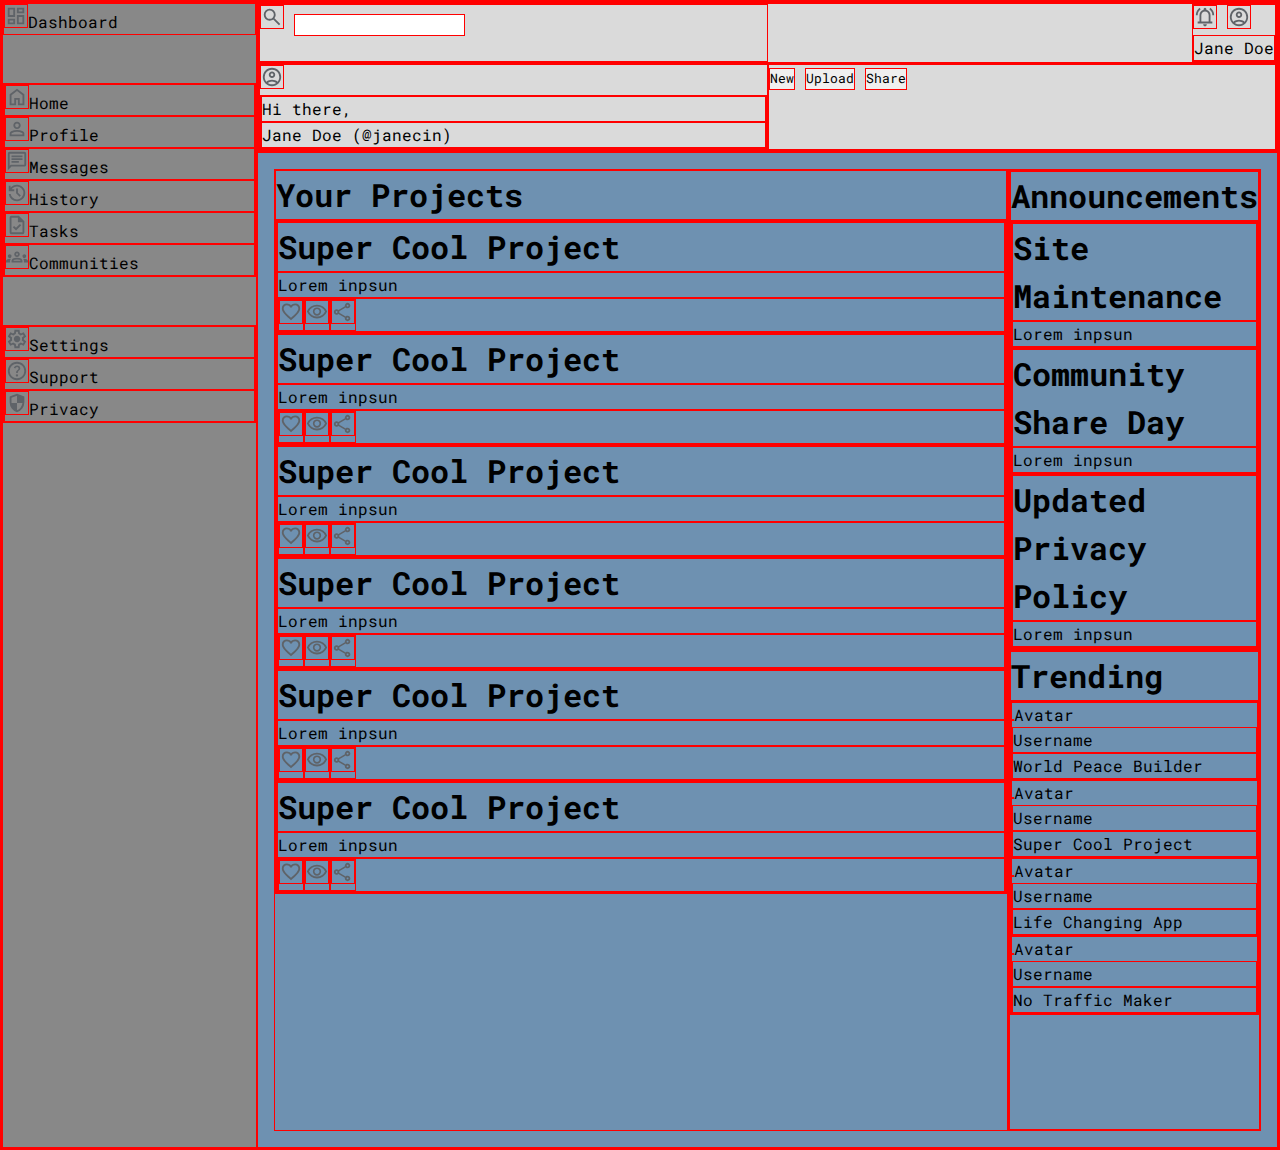
==== index.html @ 22e103e5 "svgs inlined and layout slowly taking place" ====
<!DOCTYPE html>
<html lang="en">
  <head>
    <meta charset="UTF-8" />
    <meta name="viewport" content="width=device-width, initial-scale=1.0" />
    <link href="style.css" rel="stylesheet" />
    <title>Admin Dashboard</title>
  </head>
  <body>
      <header>
        <div class="top-header">
            <div class="input-header">
                <svg xmlns="http://www.w3.org/2000/svg" height="24px" viewBox="0 -960 960 960" width="24px" fill="#5f6368"><path d="M784-120 532-372q-30 24-69 38t-83 14q-109 0-184.5-75.5T120-580q0-109 75.5-184.5T380-840q109 0 184.5 75.5T640-580q0 44-14 83t-38 69l252 252-56 56ZM380-400q75 0 127.5-52.5T560-580q0-75-52.5-127.5T380-760q-75 0-127.5 52.5T200-580q0 75 52.5 127.5T380-400Z"/></svg>
                <input type="text"></input>
            </div>
            <div class="me-info">
                <svg xmlns="http://www.w3.org/2000/svg" height="24px" viewBox="0 -960 960 960" width="24px" fill="#5f6368"><path d="M80-560q0-100 44.5-183.5T244-882l47 64q-60 44-95.5 111T160-560H80Zm720 0q0-80-35.5-147T669-818l47-64q75 55 119.5 138.5T880-560h-80ZM160-200v-80h80v-280q0-83 50-147.5T420-792v-28q0-25 17.5-42.5T480-880q25 0 42.5 17.5T540-820v28q80 20 130 84.5T720-560v280h80v80H160Zm320-300Zm0 420q-33 0-56.5-23.5T400-160h160q0 33-23.5 56.5T480-80ZM320-280h320v-280q0-66-47-113t-113-47q-66 0-113 47t-47 113v280Z"/></svg>
                <svg xmlns="http://www.w3.org/2000/svg" height="24px" viewBox="0 -960 960 960" width="24px" fill="#5f6368"><path d="M234-276q51-39 114-61.5T480-360q69 0 132 22.5T726-276q35-41 54.5-93T800-480q0-133-93.5-226.5T480-800q-133 0-226.5 93.5T160-480q0 59 19.5 111t54.5 93Zm246-164q-59 0-99.5-40.5T340-580q0-59 40.5-99.5T480-720q59 0 99.5 40.5T620-580q0 59-40.5 99.5T480-440Zm0 360q-83 0-156-31.5T197-197q-54-54-85.5-127T80-480q0-83 31.5-156T197-763q54-54 127-85.5T480-880q83 0 156 31.5T763-763q54 54 85.5 127T880-480q0 83-31.5 156T763-197q-54 54-127 85.5T480-80Zm0-80q53 0 100-15.5t86-44.5q-39-29-86-44.5T480-280q-53 0-100 15.5T294-220q39 29 86 44.5T480-160Zm0-360q26 0 43-17t17-43q0-26-17-43t-43-17q-26 0-43 17t-17 43q0 26 17 43t43 17Zm0-60Zm0 360Z"/></svg>
                <div class="me-items3">Jane Doe</div>
            </div>
        </div>
        <div class="down-header">
            <div class="greetings-header">
                <svg xmlns="http://www.w3.org/2000/svg" height="24px" viewBox="0 -960 960 960" width="24px" fill="#5f6368"><path d="M234-276q51-39 114-61.5T480-360q69 0 132 22.5T726-276q35-41 54.5-93T800-480q0-133-93.5-226.5T480-800q-133 0-226.5 93.5T160-480q0 59 19.5 111t54.5 93Zm246-164q-59 0-99.5-40.5T340-580q0-59 40.5-99.5T480-720q59 0 99.5 40.5T620-580q0 59-40.5 99.5T480-440Zm0 360q-83 0-156-31.5T197-197q-54-54-85.5-127T80-480q0-83 31.5-156T197-763q54-54 127-85.5T480-880q83 0 156 31.5T763-763q54 54 85.5 127T880-480q0 83-31.5 156T763-197q-54 54-127 85.5T480-80Zm0-80q53 0 100-15.5t86-44.5q-39-29-86-44.5T480-280q-53 0-100 15.5T294-220q39 29 86 44.5T480-160Zm0-360q26 0 43-17t17-43q0-26-17-43t-43-17q-26 0-43 17t-17 43q0 26 17 43t43 17Zm0-60Zm0 360Z"/></svg>
                <div class="me-greetings">
                    <div class="me-greetings1">Hi there,</div>
                    <div class="me-greetings2">Jane Doe (@janecin)</div>
                </div>
            </div>
            <div class="buttons">
                <button class="up-actions1">New</button>
                <button class="up-actions2">Upload</button>
                <button class="up-actions3">Share</button>
            </div>
        </div>
    </header>

    <nav>
            <div class="dashboard-logo"><svg xmlns="http://www.w3.org/2000/svg" height="24px" viewBox="0 -960 960 960" width="24px" fill="#5f6368"><path d="M520-600v-240h320v240H520ZM120-440v-400h320v400H120Zm400 320v-400h320v400H520Zm-400 0v-240h320v240H120Zm80-400h160v-240H200v240Zm400 320h160v-240H600v240Zm0-480h160v-80H600v80ZM200-200h160v-80H200v80Zm160-320Zm240-160Zm0 240ZM360-280Z"/></svg>Dashboard</div>
        
            <ul class="personal">
                <li class="items1"><svg xmlns="http://www.w3.org/2000/svg" height="24px" viewBox="0 -960 960 960" width="24px" fill="#5f6368"><path d="M240-200h120v-240h240v240h120v-360L480-740 240-560v360Zm-80 80v-480l320-240 320 240v480H520v-240h-80v240H160Zm320-350Z"/></svg>Home</li>
                <li class="items2"><svg xmlns="http://www.w3.org/2000/svg" height="24px" viewBox="0 -960 960 960" width="24px" fill="#5f6368"><path d="M480-480q-66 0-113-47t-47-113q0-66 47-113t113-47q66 0 113 47t47 113q0 66-47 113t-113 47ZM160-160v-112q0-34 17.5-62.5T224-378q62-31 126-46.5T480-440q66 0 130 15.5T736-378q29 15 46.5 43.5T800-272v112H160Zm80-80h480v-32q0-11-5.5-20T700-306q-54-27-109-40.5T480-360q-56 0-111 13.5T260-306q-9 5-14.5 14t-5.5 20v32Zm240-320q33 0 56.5-23.5T560-640q0-33-23.5-56.5T480-720q-33 0-56.5 23.5T400-640q0 33 23.5 56.5T480-560Zm0-80Zm0 400Z"/></svg>Profile</li>
                <li class="items3"><svg xmlns="http://www.w3.org/2000/svg" height="24px" viewBox="0 -960 960 960" width="24px" fill="#5f6368"><path d="M240-400h320v-80H240v80Zm0-120h480v-80H240v80Zm0-120h480v-80H240v80ZM80-80v-720q0-33 23.5-56.5T160-880h640q33 0 56.5 23.5T880-800v480q0 33-23.5 56.5T800-240H240L80-80Zm126-240h594v-480H160v525l46-45Zm-46 0v-480 480Z"/></svg>Messages</li>
                <li class="items4"><svg xmlns="http://www.w3.org/2000/svg" height="24px" viewBox="0 -960 960 960" width="24px" fill="#5f6368"><path d="M480-120q-138 0-240.5-91.5T122-440h82q14 104 92.5 172T480-200q117 0 198.5-81.5T760-480q0-117-81.5-198.5T480-760q-69 0-129 32t-101 88h110v80H120v-240h80v94q51-64 124.5-99T480-840q75 0 140.5 28.5t114 77q48.5 48.5 77 114T840-480q0 75-28.5 140.5t-77 114q-48.5 48.5-114 77T480-120Zm112-192L440-464v-216h80v184l128 128-56 56Z"/></svg>History</li>
                <li class="items5"><svg xmlns="http://www.w3.org/2000/svg" height="24px" viewBox="0 -960 960 960" width="24px" fill="#5f6368"><path d="m438-240 226-226-58-58-169 169-84-84-57 57 142 142ZM240-80q-33 0-56.5-23.5T160-160v-640q0-33 23.5-56.5T240-880h320l240 240v480q0 33-23.5 56.5T720-80H240Zm280-520v-200H240v640h480v-440H520ZM240-800v200-200 640-640Z"/></svg>Tasks</li>
                <li class="items6"><svg xmlns="http://www.w3.org/2000/svg" height="24px" viewBox="0 -960 960 960" width="24px" fill="#5f6368"><path d="M0-240v-63q0-43 44-70t116-27q13 0 25 .5t23 2.5q-14 21-21 44t-7 48v65H0Zm240 0v-65q0-32 17.5-58.5T307-410q32-20 76.5-30t96.5-10q53 0 97.5 10t76.5 30q32 20 49 46.5t17 58.5v65H240Zm540 0v-65q0-26-6.5-49T754-397q11-2 22.5-2.5t23.5-.5q72 0 116 26.5t44 70.5v63H780Zm-455-80h311q-10-20-55.5-35T480-370q-55 0-100.5 15T325-320ZM160-440q-33 0-56.5-23.5T80-520q0-34 23.5-57t56.5-23q34 0 57 23t23 57q0 33-23 56.5T160-440Zm640 0q-33 0-56.5-23.5T720-520q0-34 23.5-57t56.5-23q34 0 57 23t23 57q0 33-23 56.5T800-440Zm-320-40q-50 0-85-35t-35-85q0-51 35-85.5t85-34.5q51 0 85.5 34.5T600-600q0 50-34.5 85T480-480Zm0-80q17 0 28.5-11.5T520-600q0-17-11.5-28.5T480-640q-17 0-28.5 11.5T440-600q0 17 11.5 28.5T480-560Zm1 240Zm-1-280Z"/></svg>Communities</li>
            </ul>

            <ul class="settings">
                <li class="set-items1"><svg xmlns="http://www.w3.org/2000/svg" height="24px" viewBox="0 -960 960 960" width="24px" fill="#5f6368"><path d="m370-80-16-128q-13-5-24.5-12T307-235l-119 50L78-375l103-78q-1-7-1-13.5v-27q0-6.5 1-13.5L78-585l110-190 119 50q11-8 23-15t24-12l16-128h220l16 128q13 5 24.5 12t22.5 15l119-50 110 190-103 78q1 7 1 13.5v27q0 6.5-2 13.5l103 78-110 190-118-50q-11 8-23 15t-24 12L590-80H370Zm70-80h79l14-106q31-8 57.5-23.5T639-327l99 41 39-68-86-65q5-14 7-29.5t2-31.5q0-16-2-31.5t-7-29.5l86-65-39-68-99 42q-22-23-48.5-38.5T533-694l-13-106h-79l-14 106q-31 8-57.5 23.5T321-633l-99-41-39 68 86 64q-5 15-7 30t-2 32q0 16 2 31t7 30l-86 65 39 68 99-42q22 23 48.5 38.5T427-266l13 106Zm42-180q58 0 99-41t41-99q0-58-41-99t-99-41q-59 0-99.5 41T342-480q0 58 40.5 99t99.5 41Zm-2-140Z"/></svg>Settings</li>
                <li class="set-items2"><svg xmlns="http://www.w3.org/2000/svg" height="24px" viewBox="0 -960 960 960" width="24px" fill="#5f6368"><path d="M478-240q21 0 35.5-14.5T528-290q0-21-14.5-35.5T478-340q-21 0-35.5 14.5T428-290q0 21 14.5 35.5T478-240Zm-36-154h74q0-33 7.5-52t42.5-52q26-26 41-49.5t15-56.5q0-56-41-86t-97-30q-57 0-92.5 30T342-618l66 26q5-18 22.5-39t53.5-21q32 0 48 17.5t16 38.5q0 20-12 37.5T506-526q-44 39-54 59t-10 73Zm38 314q-83 0-156-31.5T197-197q-54-54-85.5-127T80-480q0-83 31.5-156T197-763q54-54 127-85.5T480-880q83 0 156 31.5T763-763q54 54 85.5 127T880-480q0 83-31.5 156T763-197q-54 54-127 85.5T480-80Zm0-80q134 0 227-93t93-227q0-134-93-227t-227-93q-134 0-227 93t-93 227q0 134 93 227t227 93Zm0-320Z"/></svg>Support</li>
                <li class="set-items3"><svg xmlns="http://www.w3.org/2000/svg" height="24px" viewBox="0 -960 960 960" width="24px" fill="#5f6368"><path d="M480-80q-139-35-229.5-159.5T160-516v-244l320-120 320 120v244q0 152-90.5 276.5T480-80Zm0-84q97-30 162-118.5T718-480H480v-315l-240 90v207q0 7 2 18h238v316Z"/></svg>Privacy</li>
            </ul>
        </nav>
        
        <main>
        <div class="project-container">
            <h1 class="projects-main-title">Your Projects</h1>
            <div class="project-subcontainer">
                <div class="project-card">
                    <h1 class="project-title">Super Cool Project</h1>
                    <p class="project-text">Lorem inpsun</p>
                    <ul class="user-actions">
                        <li class="user-action1">
                            <svg xmlns="http://www.w3.org/2000/svg" height="24px" viewBox="0 -960 960 960" width="24px" fill="#5f6368"><path d="m480-120-58-52q-101-91-167-157T150-447.5Q111-500 95.5-544T80-634q0-94 63-157t157-63q52 0 99 22t81 62q34-40 81-62t99-22q94 0 157 63t63 157q0 46-15.5 90T810-447.5Q771-395 705-329T538-172l-58 52Zm0-108q96-86 158-147.5t98-107q36-45.5 50-81t14-70.5q0-60-40-100t-100-40q-47 0-87 26.5T518-680h-76q-15-41-55-67.5T300-774q-60 0-100 40t-40 100q0 35 14 70.5t50 81q36 45.5 98 107T480-228Zm0-273Z"/></svg>
                        </li>
                        <li class="user-action2">
                            <svg xmlns="http://www.w3.org/2000/svg" height="24px" viewBox="0 -960 960 960" width="24px" fill="#5f6368"><path d="M480-320q75 0 127.5-52.5T660-500q0-75-52.5-127.5T480-680q-75 0-127.5 52.5T300-500q0 75 52.5 127.5T480-320Zm0-72q-45 0-76.5-31.5T372-500q0-45 31.5-76.5T480-608q45 0 76.5 31.5T588-500q0 45-31.5 76.5T480-392Zm0 192q-146 0-266-81.5T40-500q54-137 174-218.5T480-800q146 0 266 81.5T920-500q-54 137-174 218.5T480-200Zm0-300Zm0 220q113 0 207.5-59.5T832-500q-50-101-144.5-160.5T480-720q-113 0-207.5 59.5T128-500q50 101 144.5 160.5T480-280Z"/></svg>
                        </li>
                        <li class="user-action3">
                            <svg xmlns="http://www.w3.org/2000/svg" height="24px" viewBox="0 -960 960 960" width="24px" fill="#5f6368"><path d="M680-80q-50 0-85-35t-35-85q0-6 3-28L282-392q-16 15-37 23.5t-45 8.5q-50 0-85-35t-35-85q0-50 35-85t85-35q24 0 45 8.5t37 23.5l281-164q-2-7-2.5-13.5T560-760q0-50 35-85t85-35q50 0 85 35t35 85q0 50-35 85t-85 35q-24 0-45-8.5T598-672L317-508q2 7 2.5 13.5t.5 14.5q0 8-.5 14.5T317-452l281 164q16-15 37-23.5t45-8.5q50 0 85 35t35 85q0 50-35 85t-85 35Zm0-80q17 0 28.5-11.5T720-200q0-17-11.5-28.5T680-240q-17 0-28.5 11.5T640-200q0 17 11.5 28.5T680-160ZM200-440q17 0 28.5-11.5T240-480q0-17-11.5-28.5T200-520q-17 0-28.5 11.5T160-480q0 17 11.5 28.5T200-440Zm480-280q17 0 28.5-11.5T720-760q0-17-11.5-28.5T680-800q-17 0-28.5 11.5T640-760q0 17 11.5 28.5T680-720Zm0 520ZM200-480Zm480-280Z"/></svg>
                        </li>
                    </ul>
                </div>
                <div class="project-card">
                    <h1 class="project-title">Super Cool Project</h1>
                    <p class="project-text">Lorem inpsun</p>
                    <ul class="user-actions">
                        <li class="user-action1">
                            <svg xmlns="http://www.w3.org/2000/svg" height="24px" viewBox="0 -960 960 960" width="24px" fill="#5f6368"><path d="m480-120-58-52q-101-91-167-157T150-447.5Q111-500 95.5-544T80-634q0-94 63-157t157-63q52 0 99 22t81 62q34-40 81-62t99-22q94 0 157 63t63 157q0 46-15.5 90T810-447.5Q771-395 705-329T538-172l-58 52Zm0-108q96-86 158-147.5t98-107q36-45.5 50-81t14-70.5q0-60-40-100t-100-40q-47 0-87 26.5T518-680h-76q-15-41-55-67.5T300-774q-60 0-100 40t-40 100q0 35 14 70.5t50 81q36 45.5 98 107T480-228Zm0-273Z"/></svg>
                        </li>
                        <li class="user-action2">
                            <svg xmlns="http://www.w3.org/2000/svg" height="24px" viewBox="0 -960 960 960" width="24px" fill="#5f6368"><path d="M480-320q75 0 127.5-52.5T660-500q0-75-52.5-127.5T480-680q-75 0-127.5 52.5T300-500q0 75 52.5 127.5T480-320Zm0-72q-45 0-76.5-31.5T372-500q0-45 31.5-76.5T480-608q45 0 76.5 31.5T588-500q0 45-31.5 76.5T480-392Zm0 192q-146 0-266-81.5T40-500q54-137 174-218.5T480-800q146 0 266 81.5T920-500q-54 137-174 218.5T480-200Zm0-300Zm0 220q113 0 207.5-59.5T832-500q-50-101-144.5-160.5T480-720q-113 0-207.5 59.5T128-500q50 101 144.5 160.5T480-280Z"/></svg>
                        </li>
                        <li class="user-action3">
                            <svg xmlns="http://www.w3.org/2000/svg" height="24px" viewBox="0 -960 960 960" width="24px" fill="#5f6368"><path d="M680-80q-50 0-85-35t-35-85q0-6 3-28L282-392q-16 15-37 23.5t-45 8.5q-50 0-85-35t-35-85q0-50 35-85t85-35q24 0 45 8.5t37 23.5l281-164q-2-7-2.5-13.5T560-760q0-50 35-85t85-35q50 0 85 35t35 85q0 50-35 85t-85 35q-24 0-45-8.5T598-672L317-508q2 7 2.5 13.5t.5 14.5q0 8-.5 14.5T317-452l281 164q16-15 37-23.5t45-8.5q50 0 85 35t35 85q0 50-35 85t-85 35Zm0-80q17 0 28.5-11.5T720-200q0-17-11.5-28.5T680-240q-17 0-28.5 11.5T640-200q0 17 11.5 28.5T680-160ZM200-440q17 0 28.5-11.5T240-480q0-17-11.5-28.5T200-520q-17 0-28.5 11.5T160-480q0 17 11.5 28.5T200-440Zm480-280q17 0 28.5-11.5T720-760q0-17-11.5-28.5T680-800q-17 0-28.5 11.5T640-760q0 17 11.5 28.5T680-720Zm0 520ZM200-480Zm480-280Z"/></svg>
                        </li>
                    </ul>
                </div>
                <div class="project-card">
                    <h1 class="project-title">Super Cool Project</h1>
                    <p class="project-text">Lorem inpsun</p>
                    <ul class="user-actions">
                        <li class="user-action1">
                            <svg xmlns="http://www.w3.org/2000/svg" height="24px" viewBox="0 -960 960 960" width="24px" fill="#5f6368"><path d="m480-120-58-52q-101-91-167-157T150-447.5Q111-500 95.5-544T80-634q0-94 63-157t157-63q52 0 99 22t81 62q34-40 81-62t99-22q94 0 157 63t63 157q0 46-15.5 90T810-447.5Q771-395 705-329T538-172l-58 52Zm0-108q96-86 158-147.5t98-107q36-45.5 50-81t14-70.5q0-60-40-100t-100-40q-47 0-87 26.5T518-680h-76q-15-41-55-67.5T300-774q-60 0-100 40t-40 100q0 35 14 70.5t50 81q36 45.5 98 107T480-228Zm0-273Z"/></svg>
                        </li>
                        <li class="user-action2">
                            <svg xmlns="http://www.w3.org/2000/svg" height="24px" viewBox="0 -960 960 960" width="24px" fill="#5f6368"><path d="M480-320q75 0 127.5-52.5T660-500q0-75-52.5-127.5T480-680q-75 0-127.5 52.5T300-500q0 75 52.5 127.5T480-320Zm0-72q-45 0-76.5-31.5T372-500q0-45 31.5-76.5T480-608q45 0 76.5 31.5T588-500q0 45-31.5 76.5T480-392Zm0 192q-146 0-266-81.5T40-500q54-137 174-218.5T480-800q146 0 266 81.5T920-500q-54 137-174 218.5T480-200Zm0-300Zm0 220q113 0 207.5-59.5T832-500q-50-101-144.5-160.5T480-720q-113 0-207.5 59.5T128-500q50 101 144.5 160.5T480-280Z"/></svg>
                        </li>
                        <li class="user-action3">
                            <svg xmlns="http://www.w3.org/2000/svg" height="24px" viewBox="0 -960 960 960" width="24px" fill="#5f6368"><path d="M680-80q-50 0-85-35t-35-85q0-6 3-28L282-392q-16 15-37 23.5t-45 8.5q-50 0-85-35t-35-85q0-50 35-85t85-35q24 0 45 8.5t37 23.5l281-164q-2-7-2.5-13.5T560-760q0-50 35-85t85-35q50 0 85 35t35 85q0 50-35 85t-85 35q-24 0-45-8.5T598-672L317-508q2 7 2.5 13.5t.5 14.5q0 8-.5 14.5T317-452l281 164q16-15 37-23.5t45-8.5q50 0 85 35t35 85q0 50-35 85t-85 35Zm0-80q17 0 28.5-11.5T720-200q0-17-11.5-28.5T680-240q-17 0-28.5 11.5T640-200q0 17 11.5 28.5T680-160ZM200-440q17 0 28.5-11.5T240-480q0-17-11.5-28.5T200-520q-17 0-28.5 11.5T160-480q0 17 11.5 28.5T200-440Zm480-280q17 0 28.5-11.5T720-760q0-17-11.5-28.5T680-800q-17 0-28.5 11.5T640-760q0 17 11.5 28.5T680-720Zm0 520ZM200-480Zm480-280Z"/></svg>
                        </li>
                    </ul>
                </div>
               <div class="project-card">
                    <h1 class="project-title">Super Cool Project</h1>
                    <p class="project-text">Lorem inpsun</p>
                    <ul class="user-actions">
                        <li class="user-action1">
                            <svg xmlns="http://www.w3.org/2000/svg" height="24px" viewBox="0 -960 960 960" width="24px" fill="#5f6368"><path d="m480-120-58-52q-101-91-167-157T150-447.5Q111-500 95.5-544T80-634q0-94 63-157t157-63q52 0 99 22t81 62q34-40 81-62t99-22q94 0 157 63t63 157q0 46-15.5 90T810-447.5Q771-395 705-329T538-172l-58 52Zm0-108q96-86 158-147.5t98-107q36-45.5 50-81t14-70.5q0-60-40-100t-100-40q-47 0-87 26.5T518-680h-76q-15-41-55-67.5T300-774q-60 0-100 40t-40 100q0 35 14 70.5t50 81q36 45.5 98 107T480-228Zm0-273Z"/></svg>
                        </li>
                        <li class="user-action2">
                            <svg xmlns="http://www.w3.org/2000/svg" height="24px" viewBox="0 -960 960 960" width="24px" fill="#5f6368"><path d="M480-320q75 0 127.5-52.5T660-500q0-75-52.5-127.5T480-680q-75 0-127.5 52.5T300-500q0 75 52.5 127.5T480-320Zm0-72q-45 0-76.5-31.5T372-500q0-45 31.5-76.5T480-608q45 0 76.5 31.5T588-500q0 45-31.5 76.5T480-392Zm0 192q-146 0-266-81.5T40-500q54-137 174-218.5T480-800q146 0 266 81.5T920-500q-54 137-174 218.5T480-200Zm0-300Zm0 220q113 0 207.5-59.5T832-500q-50-101-144.5-160.5T480-720q-113 0-207.5 59.5T128-500q50 101 144.5 160.5T480-280Z"/></svg>
                        </li>
                        <li class="user-action3">
                            <svg xmlns="http://www.w3.org/2000/svg" height="24px" viewBox="0 -960 960 960" width="24px" fill="#5f6368"><path d="M680-80q-50 0-85-35t-35-85q0-6 3-28L282-392q-16 15-37 23.5t-45 8.5q-50 0-85-35t-35-85q0-50 35-85t85-35q24 0 45 8.5t37 23.5l281-164q-2-7-2.5-13.5T560-760q0-50 35-85t85-35q50 0 85 35t35 85q0 50-35 85t-85 35q-24 0-45-8.5T598-672L317-508q2 7 2.5 13.5t.5 14.5q0 8-.5 14.5T317-452l281 164q16-15 37-23.5t45-8.5q50 0 85 35t35 85q0 50-35 85t-85 35Zm0-80q17 0 28.5-11.5T720-200q0-17-11.5-28.5T680-240q-17 0-28.5 11.5T640-200q0 17 11.5 28.5T680-160ZM200-440q17 0 28.5-11.5T240-480q0-17-11.5-28.5T200-520q-17 0-28.5 11.5T160-480q0 17 11.5 28.5T200-440Zm480-280q17 0 28.5-11.5T720-760q0-17-11.5-28.5T680-800q-17 0-28.5 11.5T640-760q0 17 11.5 28.5T680-720Zm0 520ZM200-480Zm480-280Z"/></svg>
                        </li>
                    </ul>
                </div>
               <div class="project-card">
                    <h1 class="project-title">Super Cool Project</h1>
                    <p class="project-text">Lorem inpsun</p>
                    <ul class="user-actions">
                        <li class="user-action1">
                            <svg xmlns="http://www.w3.org/2000/svg" height="24px" viewBox="0 -960 960 960" width="24px" fill="#5f6368"><path d="m480-120-58-52q-101-91-167-157T150-447.5Q111-500 95.5-544T80-634q0-94 63-157t157-63q52 0 99 22t81 62q34-40 81-62t99-22q94 0 157 63t63 157q0 46-15.5 90T810-447.5Q771-395 705-329T538-172l-58 52Zm0-108q96-86 158-147.5t98-107q36-45.5 50-81t14-70.5q0-60-40-100t-100-40q-47 0-87 26.5T518-680h-76q-15-41-55-67.5T300-774q-60 0-100 40t-40 100q0 35 14 70.5t50 81q36 45.5 98 107T480-228Zm0-273Z"/></svg>
                        </li>
                        <li class="user-action2">
                            <svg xmlns="http://www.w3.org/2000/svg" height="24px" viewBox="0 -960 960 960" width="24px" fill="#5f6368"><path d="M480-320q75 0 127.5-52.5T660-500q0-75-52.5-127.5T480-680q-75 0-127.5 52.5T300-500q0 75 52.5 127.5T480-320Zm0-72q-45 0-76.5-31.5T372-500q0-45 31.5-76.5T480-608q45 0 76.5 31.5T588-500q0 45-31.5 76.5T480-392Zm0 192q-146 0-266-81.5T40-500q54-137 174-218.5T480-800q146 0 266 81.5T920-500q-54 137-174 218.5T480-200Zm0-300Zm0 220q113 0 207.5-59.5T832-500q-50-101-144.5-160.5T480-720q-113 0-207.5 59.5T128-500q50 101 144.5 160.5T480-280Z"/></svg>
                        </li>
                        <li class="user-action3">
                            <svg xmlns="http://www.w3.org/2000/svg" height="24px" viewBox="0 -960 960 960" width="24px" fill="#5f6368"><path d="M680-80q-50 0-85-35t-35-85q0-6 3-28L282-392q-16 15-37 23.5t-45 8.5q-50 0-85-35t-35-85q0-50 35-85t85-35q24 0 45 8.5t37 23.5l281-164q-2-7-2.5-13.5T560-760q0-50 35-85t85-35q50 0 85 35t35 85q0 50-35 85t-85 35q-24 0-45-8.5T598-672L317-508q2 7 2.5 13.5t.5 14.5q0 8-.5 14.5T317-452l281 164q16-15 37-23.5t45-8.5q50 0 85 35t35 85q0 50-35 85t-85 35Zm0-80q17 0 28.5-11.5T720-200q0-17-11.5-28.5T680-240q-17 0-28.5 11.5T640-200q0 17 11.5 28.5T680-160ZM200-440q17 0 28.5-11.5T240-480q0-17-11.5-28.5T200-520q-17 0-28.5 11.5T160-480q0 17 11.5 28.5T200-440Zm480-280q17 0 28.5-11.5T720-760q0-17-11.5-28.5T680-800q-17 0-28.5 11.5T640-760q0 17 11.5 28.5T680-720Zm0 520ZM200-480Zm480-280Z"/></svg>
                        </li>
                    </ul>
                </div>
                <div class="project-card">
                    <h1 class="project-title">Super Cool Project</h1>
                    <p class="project-text">Lorem inpsun</p>
                    <ul class="user-actions">
                        <li class="user-action1">
                            <svg xmlns="http://www.w3.org/2000/svg" height="24px" viewBox="0 -960 960 960" width="24px" fill="#5f6368"><path d="m480-120-58-52q-101-91-167-157T150-447.5Q111-500 95.5-544T80-634q0-94 63-157t157-63q52 0 99 22t81 62q34-40 81-62t99-22q94 0 157 63t63 157q0 46-15.5 90T810-447.5Q771-395 705-329T538-172l-58 52Zm0-108q96-86 158-147.5t98-107q36-45.5 50-81t14-70.5q0-60-40-100t-100-40q-47 0-87 26.5T518-680h-76q-15-41-55-67.5T300-774q-60 0-100 40t-40 100q0 35 14 70.5t50 81q36 45.5 98 107T480-228Zm0-273Z"/></svg>
                        </li>
                        <li class="user-action2">
                            <svg xmlns="http://www.w3.org/2000/svg" height="24px" viewBox="0 -960 960 960" width="24px" fill="#5f6368"><path d="M480-320q75 0 127.5-52.5T660-500q0-75-52.5-127.5T480-680q-75 0-127.5 52.5T300-500q0 75 52.5 127.5T480-320Zm0-72q-45 0-76.5-31.5T372-500q0-45 31.5-76.5T480-608q45 0 76.5 31.5T588-500q0 45-31.5 76.5T480-392Zm0 192q-146 0-266-81.5T40-500q54-137 174-218.5T480-800q146 0 266 81.5T920-500q-54 137-174 218.5T480-200Zm0-300Zm0 220q113 0 207.5-59.5T832-500q-50-101-144.5-160.5T480-720q-113 0-207.5 59.5T128-500q50 101 144.5 160.5T480-280Z"/></svg>
                        </li>
                        <li class="user-action3">
                            <svg xmlns="http://www.w3.org/2000/svg" height="24px" viewBox="0 -960 960 960" width="24px" fill="#5f6368"><path d="M680-80q-50 0-85-35t-35-85q0-6 3-28L282-392q-16 15-37 23.5t-45 8.5q-50 0-85-35t-35-85q0-50 35-85t85-35q24 0 45 8.5t37 23.5l281-164q-2-7-2.5-13.5T560-760q0-50 35-85t85-35q50 0 85 35t35 85q0 50-35 85t-85 35q-24 0-45-8.5T598-672L317-508q2 7 2.5 13.5t.5 14.5q0 8-.5 14.5T317-452l281 164q16-15 37-23.5t45-8.5q50 0 85 35t35 85q0 50-35 85t-85 35Zm0-80q17 0 28.5-11.5T720-200q0-17-11.5-28.5T680-240q-17 0-28.5 11.5T640-200q0 17 11.5 28.5T680-160ZM200-440q17 0 28.5-11.5T240-480q0-17-11.5-28.5T200-520q-17 0-28.5 11.5T160-480q0 17 11.5 28.5T200-440Zm480-280q17 0 28.5-11.5T720-760q0-17-11.5-28.5T680-800q-17 0-28.5 11.5T640-760q0 17 11.5 28.5T680-720Zm0 520ZM200-480Zm480-280Z"/></svg>
                        </li>
                    </ul>
                </div>
            </div>
        </div>

        <div class="side-supacontainer">
            <div class="announcements-container">
            <h1 class="ann-main-title">Announcements</h1>
            <div class="announcement-subcontainer">
                <div class="ann-one">
                    <h1 class="ann-title">Site Maintenance</h1>
                    <p class="ann-text">Lorem inpsun</p>
                </div>
            
                <div class="ann-two">
                <h1 class="ann-title">Community Share Day</h1>
                <p class="ann-text">Lorem inpsun</p>
                </div>
            
                <div class="ann-three">
                <h1 class="ann-title">Updated Privacy Policy</h1>
                <p class="ann-text">Lorem inpsun</p>
                </div>
            </div>
                </div>
            
                <div class="trending-container">
            <h1 class="trendings-title">Trending</h1>
            <div class="trending-subcontainer">
                <div class="a-trend">
                    <img src="" alt="" class="avatar">Avatar</img>
                    <p class="username-trend">Username</p>
                    <p class="text-trend">World Peace Builder</p>
                </div>
                <div class="a-trend">
                    <img src="" alt="" class="avatar">Avatar</img>
                    <p class="username-trend">Username</p>
                    <p class="text-trend">Super Cool Project</p>
                </div>
                <div class="a-trend">
                    <img src="" alt="" class="avatar">Avatar</img>
                    <p class="username-trend">Username</p>
                    <p class="text-trend">Life Changing App</p>
                </div>
                 <div class="a-trend">
                    <img src="" alt="" class="avatar">Avatar</img>
                    <p class="username-trend">Username</p>
                    <p class="text-trend">No Traffic Maker</p>
                </div>
            </div>
                </div>
        </div>
    </main>
  </body>
</html>
---- style.css ----
@import url("https://fonts.googleapis.com/css2?family=Roboto+Mono:ital,wght@0,100..700;1,100..700&display=swap");

* {
  font-family: "Roboto Mono", "Courier New", monospace;
  margin: 0;
  padding: 0;
  box-sizing: border-box;
  line-height: 1.5;
  border: 1px solid rgb(255, 0, 0);
}

body {
  display: grid;
  grid-template-columns: 1fr 4fr;
}

li {
  list-style: none;
}

nav {
  grid-area: 1 / 1 / 3 / 2;
  background-color: rgb(136, 136, 136);
}

.dashboard-logo,
.settings,
.personal {
  margin-bottom: 3rem;
}

header {
  grid-area: 1 / 2 / 2 / 3;
  background-color: rgb(218, 218, 218);
}

.top-header,
.down-header {
  display: grid;
  grid-template-columns: 1fr 1fr;
}

.me-info {
  justify-self: end;
}

main {
  display: grid;
  grid-template-columns: 4fr 1fr;
  background-color: rgb(110, 145, 177);
  padding: 1rem;
}

.project-container {
  grid-column: 1 / 2;
}

.project-subcontainer {
  display: grid;
  grid-column: 1fr 1fr;
}


.user-actions {
    display: flex;
}

.side-supacontainer {
  grid-column: 2 / 3;
  display: grid;
  grid-template-rows: 1fr 1fr;
  grid-template-columns: auto;
}

/* .announcements-container {
    grid-row: 1 / 2;
}

.trending-container {
    grid-row: 2 / 3;
} */
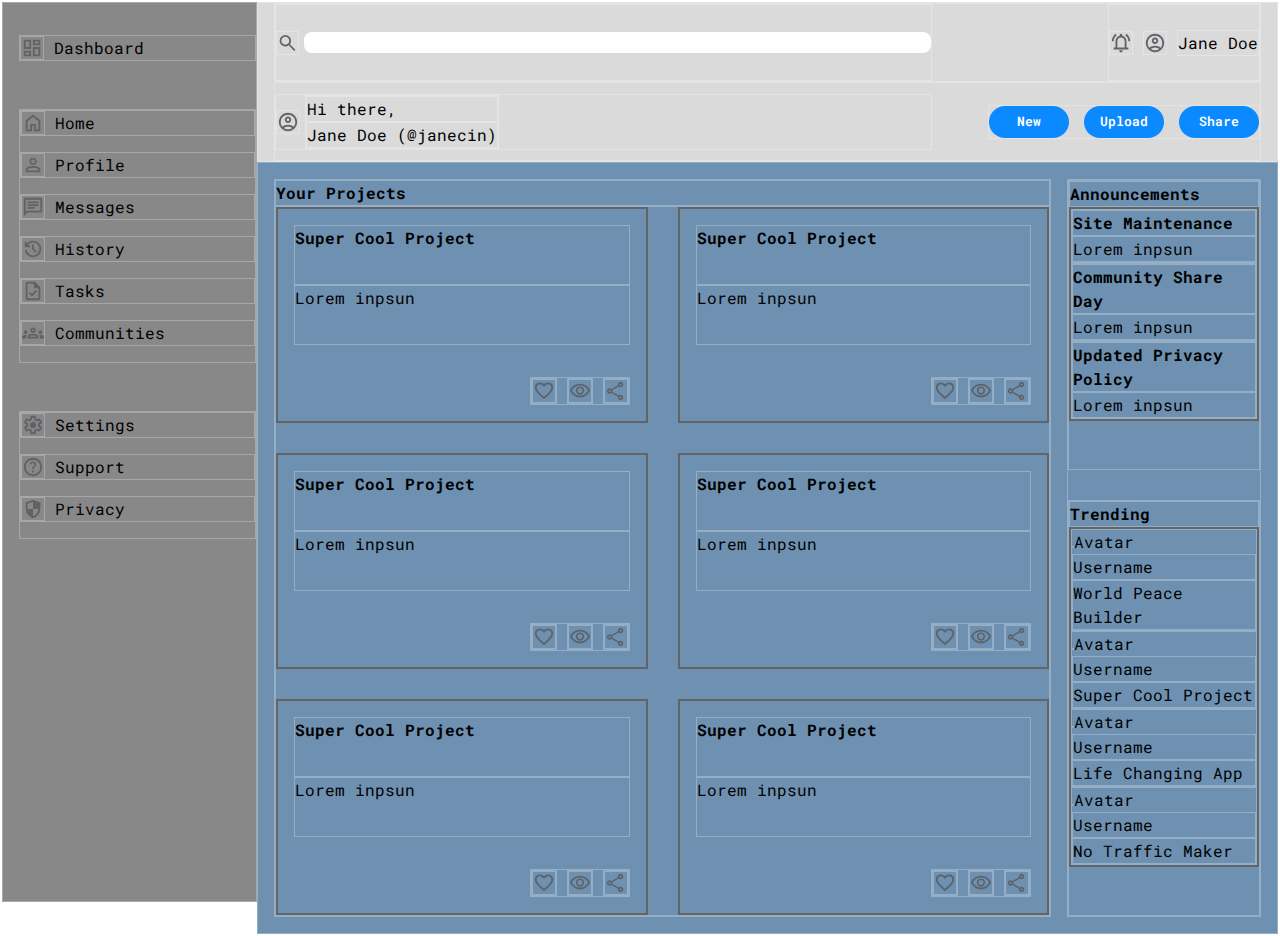
==== commit 01060449: "More layout towards reference image" ====
--- a/index.html
+++ b/index.html
@@ -36,21 +36,21 @@
     </header>
 
     <nav>
-            <div class="dashboard-logo"><svg xmlns="http://www.w3.org/2000/svg" height="24px" viewBox="0 -960 960 960" width="24px" fill="#5f6368"><path d="M520-600v-240h320v240H520ZM120-440v-400h320v400H120Zm400 320v-400h320v400H520Zm-400 0v-240h320v240H120Zm80-400h160v-240H200v240Zm400 320h160v-240H600v240Zm0-480h160v-80H600v80ZM200-200h160v-80H200v80Zm160-320Zm240-160Zm0 240ZM360-280Z"/></svg>Dashboard</div>
+            <div class="dashboard-logo"><svg xmlns="http://www.w3.org/2000/svg" height="24px" viewBox="0 -960 960 960" width="24px" fill="#5f6368"><path d="M520-600v-240h320v240H520ZM120-440v-400h320v400H120Zm400 320v-400h320v400H520Zm-400 0v-240h320v240H120Zm80-400h160v-240H200v240Zm400 320h160v-240H600v240Zm0-480h160v-80H600v80ZM200-200h160v-80H200v80Zm160-320Zm240-160Zm0 240ZM360-280Z"/></svg>&nbspDashboard</div>
         
             <ul class="personal">
-                <li class="items1"><svg xmlns="http://www.w3.org/2000/svg" height="24px" viewBox="0 -960 960 960" width="24px" fill="#5f6368"><path d="M240-200h120v-240h240v240h120v-360L480-740 240-560v360Zm-80 80v-480l320-240 320 240v480H520v-240h-80v240H160Zm320-350Z"/></svg>Home</li>
-                <li class="items2"><svg xmlns="http://www.w3.org/2000/svg" height="24px" viewBox="0 -960 960 960" width="24px" fill="#5f6368"><path d="M480-480q-66 0-113-47t-47-113q0-66 47-113t113-47q66 0 113 47t47 113q0 66-47 113t-113 47ZM160-160v-112q0-34 17.5-62.5T224-378q62-31 126-46.5T480-440q66 0 130 15.5T736-378q29 15 46.5 43.5T800-272v112H160Zm80-80h480v-32q0-11-5.5-20T700-306q-54-27-109-40.5T480-360q-56 0-111 13.5T260-306q-9 5-14.5 14t-5.5 20v32Zm240-320q33 0 56.5-23.5T560-640q0-33-23.5-56.5T480-720q-33 0-56.5 23.5T400-640q0 33 23.5 56.5T480-560Zm0-80Zm0 400Z"/></svg>Profile</li>
-                <li class="items3"><svg xmlns="http://www.w3.org/2000/svg" height="24px" viewBox="0 -960 960 960" width="24px" fill="#5f6368"><path d="M240-400h320v-80H240v80Zm0-120h480v-80H240v80Zm0-120h480v-80H240v80ZM80-80v-720q0-33 23.5-56.5T160-880h640q33 0 56.5 23.5T880-800v480q0 33-23.5 56.5T800-240H240L80-80Zm126-240h594v-480H160v525l46-45Zm-46 0v-480 480Z"/></svg>Messages</li>
-                <li class="items4"><svg xmlns="http://www.w3.org/2000/svg" height="24px" viewBox="0 -960 960 960" width="24px" fill="#5f6368"><path d="M480-120q-138 0-240.5-91.5T122-440h82q14 104 92.5 172T480-200q117 0 198.5-81.5T760-480q0-117-81.5-198.5T480-760q-69 0-129 32t-101 88h110v80H120v-240h80v94q51-64 124.5-99T480-840q75 0 140.5 28.5t114 77q48.5 48.5 77 114T840-480q0 75-28.5 140.5t-77 114q-48.5 48.5-114 77T480-120Zm112-192L440-464v-216h80v184l128 128-56 56Z"/></svg>History</li>
-                <li class="items5"><svg xmlns="http://www.w3.org/2000/svg" height="24px" viewBox="0 -960 960 960" width="24px" fill="#5f6368"><path d="m438-240 226-226-58-58-169 169-84-84-57 57 142 142ZM240-80q-33 0-56.5-23.5T160-160v-640q0-33 23.5-56.5T240-880h320l240 240v480q0 33-23.5 56.5T720-80H240Zm280-520v-200H240v640h480v-440H520ZM240-800v200-200 640-640Z"/></svg>Tasks</li>
-                <li class="items6"><svg xmlns="http://www.w3.org/2000/svg" height="24px" viewBox="0 -960 960 960" width="24px" fill="#5f6368"><path d="M0-240v-63q0-43 44-70t116-27q13 0 25 .5t23 2.5q-14 21-21 44t-7 48v65H0Zm240 0v-65q0-32 17.5-58.5T307-410q32-20 76.5-30t96.5-10q53 0 97.5 10t76.5 30q32 20 49 46.5t17 58.5v65H240Zm540 0v-65q0-26-6.5-49T754-397q11-2 22.5-2.5t23.5-.5q72 0 116 26.5t44 70.5v63H780Zm-455-80h311q-10-20-55.5-35T480-370q-55 0-100.5 15T325-320ZM160-440q-33 0-56.5-23.5T80-520q0-34 23.5-57t56.5-23q34 0 57 23t23 57q0 33-23 56.5T160-440Zm640 0q-33 0-56.5-23.5T720-520q0-34 23.5-57t56.5-23q34 0 57 23t23 57q0 33-23 56.5T800-440Zm-320-40q-50 0-85-35t-35-85q0-51 35-85.5t85-34.5q51 0 85.5 34.5T600-600q0 50-34.5 85T480-480Zm0-80q17 0 28.5-11.5T520-600q0-17-11.5-28.5T480-640q-17 0-28.5 11.5T440-600q0 17 11.5 28.5T480-560Zm1 240Zm-1-280Z"/></svg>Communities</li>
+                <li class="items1"><svg xmlns="http://www.w3.org/2000/svg" height="24px" viewBox="0 -960 960 960" width="24px" fill="#5f6368"><path d="M240-200h120v-240h240v240h120v-360L480-740 240-560v360Zm-80 80v-480l320-240 320 240v480H520v-240h-80v240H160Zm320-350Z"/></svg>&nbspHome</li>
+                <li class="items2"><svg xmlns="http://www.w3.org/2000/svg" height="24px" viewBox="0 -960 960 960" width="24px" fill="#5f6368"><path d="M480-480q-66 0-113-47t-47-113q0-66 47-113t113-47q66 0 113 47t47 113q0 66-47 113t-113 47ZM160-160v-112q0-34 17.5-62.5T224-378q62-31 126-46.5T480-440q66 0 130 15.5T736-378q29 15 46.5 43.5T800-272v112H160Zm80-80h480v-32q0-11-5.5-20T700-306q-54-27-109-40.5T480-360q-56 0-111 13.5T260-306q-9 5-14.5 14t-5.5 20v32Zm240-320q33 0 56.5-23.5T560-640q0-33-23.5-56.5T480-720q-33 0-56.5 23.5T400-640q0 33 23.5 56.5T480-560Zm0-80Zm0 400Z"/></svg>&nbspProfile</li>
+                <li class="items3"><svg xmlns="http://www.w3.org/2000/svg" height="24px" viewBox="0 -960 960 960" width="24px" fill="#5f6368"><path d="M240-400h320v-80H240v80Zm0-120h480v-80H240v80Zm0-120h480v-80H240v80ZM80-80v-720q0-33 23.5-56.5T160-880h640q33 0 56.5 23.5T880-800v480q0 33-23.5 56.5T800-240H240L80-80Zm126-240h594v-480H160v525l46-45Zm-46 0v-480 480Z"/></svg>&nbspMessages</li>
+                <li class="items4"><svg xmlns="http://www.w3.org/2000/svg" height="24px" viewBox="0 -960 960 960" width="24px" fill="#5f6368"><path d="M480-120q-138 0-240.5-91.5T122-440h82q14 104 92.5 172T480-200q117 0 198.5-81.5T760-480q0-117-81.5-198.5T480-760q-69 0-129 32t-101 88h110v80H120v-240h80v94q51-64 124.5-99T480-840q75 0 140.5 28.5t114 77q48.5 48.5 77 114T840-480q0 75-28.5 140.5t-77 114q-48.5 48.5-114 77T480-120Zm112-192L440-464v-216h80v184l128 128-56 56Z"/></svg>&nbspHistory</li>
+                <li class="items5"><svg xmlns="http://www.w3.org/2000/svg" height="24px" viewBox="0 -960 960 960" width="24px" fill="#5f6368"><path d="m438-240 226-226-58-58-169 169-84-84-57 57 142 142ZM240-80q-33 0-56.5-23.5T160-160v-640q0-33 23.5-56.5T240-880h320l240 240v480q0 33-23.5 56.5T720-80H240Zm280-520v-200H240v640h480v-440H520ZM240-800v200-200 640-640Z"/></svg>&nbspTasks</li>
+                <li class="items6"><svg xmlns="http://www.w3.org/2000/svg" height="24px" viewBox="0 -960 960 960" width="24px" fill="#5f6368"><path d="M0-240v-63q0-43 44-70t116-27q13 0 25 .5t23 2.5q-14 21-21 44t-7 48v65H0Zm240 0v-65q0-32 17.5-58.5T307-410q32-20 76.5-30t96.5-10q53 0 97.5 10t76.5 30q32 20 49 46.5t17 58.5v65H240Zm540 0v-65q0-26-6.5-49T754-397q11-2 22.5-2.5t23.5-.5q72 0 116 26.5t44 70.5v63H780Zm-455-80h311q-10-20-55.5-35T480-370q-55 0-100.5 15T325-320ZM160-440q-33 0-56.5-23.5T80-520q0-34 23.5-57t56.5-23q34 0 57 23t23 57q0 33-23 56.5T160-440Zm640 0q-33 0-56.5-23.5T720-520q0-34 23.5-57t56.5-23q34 0 57 23t23 57q0 33-23 56.5T800-440Zm-320-40q-50 0-85-35t-35-85q0-51 35-85.5t85-34.5q51 0 85.5 34.5T600-600q0 50-34.5 85T480-480Zm0-80q17 0 28.5-11.5T520-600q0-17-11.5-28.5T480-640q-17 0-28.5 11.5T440-600q0 17 11.5 28.5T480-560Zm1 240Zm-1-280Z"/></svg>&nbspCommunities</li>
             </ul>
 
             <ul class="settings">
-                <li class="set-items1"><svg xmlns="http://www.w3.org/2000/svg" height="24px" viewBox="0 -960 960 960" width="24px" fill="#5f6368"><path d="m370-80-16-128q-13-5-24.5-12T307-235l-119 50L78-375l103-78q-1-7-1-13.5v-27q0-6.5 1-13.5L78-585l110-190 119 50q11-8 23-15t24-12l16-128h220l16 128q13 5 24.5 12t22.5 15l119-50 110 190-103 78q1 7 1 13.5v27q0 6.5-2 13.5l103 78-110 190-118-50q-11 8-23 15t-24 12L590-80H370Zm70-80h79l14-106q31-8 57.5-23.5T639-327l99 41 39-68-86-65q5-14 7-29.5t2-31.5q0-16-2-31.5t-7-29.5l86-65-39-68-99 42q-22-23-48.5-38.5T533-694l-13-106h-79l-14 106q-31 8-57.5 23.5T321-633l-99-41-39 68 86 64q-5 15-7 30t-2 32q0 16 2 31t7 30l-86 65 39 68 99-42q22 23 48.5 38.5T427-266l13 106Zm42-180q58 0 99-41t41-99q0-58-41-99t-99-41q-59 0-99.5 41T342-480q0 58 40.5 99t99.5 41Zm-2-140Z"/></svg>Settings</li>
-                <li class="set-items2"><svg xmlns="http://www.w3.org/2000/svg" height="24px" viewBox="0 -960 960 960" width="24px" fill="#5f6368"><path d="M478-240q21 0 35.5-14.5T528-290q0-21-14.5-35.5T478-340q-21 0-35.5 14.5T428-290q0 21 14.5 35.5T478-240Zm-36-154h74q0-33 7.5-52t42.5-52q26-26 41-49.5t15-56.5q0-56-41-86t-97-30q-57 0-92.5 30T342-618l66 26q5-18 22.5-39t53.5-21q32 0 48 17.5t16 38.5q0 20-12 37.5T506-526q-44 39-54 59t-10 73Zm38 314q-83 0-156-31.5T197-197q-54-54-85.5-127T80-480q0-83 31.5-156T197-763q54-54 127-85.5T480-880q83 0 156 31.5T763-763q54 54 85.5 127T880-480q0 83-31.5 156T763-197q-54 54-127 85.5T480-80Zm0-80q134 0 227-93t93-227q0-134-93-227t-227-93q-134 0-227 93t-93 227q0 134 93 227t227 93Zm0-320Z"/></svg>Support</li>
-                <li class="set-items3"><svg xmlns="http://www.w3.org/2000/svg" height="24px" viewBox="0 -960 960 960" width="24px" fill="#5f6368"><path d="M480-80q-139-35-229.5-159.5T160-516v-244l320-120 320 120v244q0 152-90.5 276.5T480-80Zm0-84q97-30 162-118.5T718-480H480v-315l-240 90v207q0 7 2 18h238v316Z"/></svg>Privacy</li>
+                <li class="set-items1"><svg xmlns="http://www.w3.org/2000/svg" height="24px" viewBox="0 -960 960 960" width="24px" fill="#5f6368"><path d="m370-80-16-128q-13-5-24.5-12T307-235l-119 50L78-375l103-78q-1-7-1-13.5v-27q0-6.5 1-13.5L78-585l110-190 119 50q11-8 23-15t24-12l16-128h220l16 128q13 5 24.5 12t22.5 15l119-50 110 190-103 78q1 7 1 13.5v27q0 6.5-2 13.5l103 78-110 190-118-50q-11 8-23 15t-24 12L590-80H370Zm70-80h79l14-106q31-8 57.5-23.5T639-327l99 41 39-68-86-65q5-14 7-29.5t2-31.5q0-16-2-31.5t-7-29.5l86-65-39-68-99 42q-22-23-48.5-38.5T533-694l-13-106h-79l-14 106q-31 8-57.5 23.5T321-633l-99-41-39 68 86 64q-5 15-7 30t-2 32q0 16 2 31t7 30l-86 65 39 68 99-42q22 23 48.5 38.5T427-266l13 106Zm42-180q58 0 99-41t41-99q0-58-41-99t-99-41q-59 0-99.5 41T342-480q0 58 40.5 99t99.5 41Zm-2-140Z"/></svg>&nbspSettings</li>
+                <li class="set-items2"><svg xmlns="http://www.w3.org/2000/svg" height="24px" viewBox="0 -960 960 960" width="24px" fill="#5f6368"><path d="M478-240q21 0 35.5-14.5T528-290q0-21-14.5-35.5T478-340q-21 0-35.5 14.5T428-290q0 21 14.5 35.5T478-240Zm-36-154h74q0-33 7.5-52t42.5-52q26-26 41-49.5t15-56.5q0-56-41-86t-97-30q-57 0-92.5 30T342-618l66 26q5-18 22.5-39t53.5-21q32 0 48 17.5t16 38.5q0 20-12 37.5T506-526q-44 39-54 59t-10 73Zm38 314q-83 0-156-31.5T197-197q-54-54-85.5-127T80-480q0-83 31.5-156T197-763q54-54 127-85.5T480-880q83 0 156 31.5T763-763q54 54 85.5 127T880-480q0 83-31.5 156T763-197q-54 54-127 85.5T480-80Zm0-80q134 0 227-93t93-227q0-134-93-227t-227-93q-134 0-227 93t-93 227q0 134 93 227t227 93Zm0-320Z"/></svg>&nbspSupport</li>
+                <li class="set-items3"><svg xmlns="http://www.w3.org/2000/svg" height="24px" viewBox="0 -960 960 960" width="24px" fill="#5f6368"><path d="M480-80q-139-35-229.5-159.5T160-516v-244l320-120 320 120v244q0 152-90.5 276.5T480-80Zm0-84q97-30 162-118.5T718-480H480v-315l-240 90v207q0 7 2 18h238v316Z"/></svg>&nbspPrivacy</li>
             </ul>
         </nav>
         
--- a/style.css
+++ b/style.css
@@ -6,7 +6,7 @@
   padding: 0;
   box-sizing: border-box;
   line-height: 1.5;
-  border: 1px solid rgb(255, 0, 0);
+  border: 1px solid rgba(255, 255, 255, 0.267);
 }
 
 body {
@@ -18,9 +18,15 @@
   list-style: none;
 }
 
+h1 {
+  font-size: 1rem;
+}
+
 nav {
   grid-area: 1 / 1 / 3 / 2;
   background-color: rgb(136, 136, 136);
+  padding: 2rem 0 0 1rem;
+  height: 100vh;
 }
 
 .dashboard-logo,
@@ -29,47 +35,120 @@
   margin-bottom: 3rem;
 }
 
-header {
-  grid-area: 1 / 2 / 2 / 3;
-  background-color: rgb(218, 218, 218);
+nav li {
+  margin-bottom: 1rem;
 }
 
-.top-header,
+header {
+  /*  grid-column-end: 2 / 3; */
+  height: 10rem;
+  background-color: rgb(218, 218, 218);
+  display: grid;
+  grid-template-columns: 2fr 1fr;
+  grid-template-rows: 1fr 1fr;
+  padding: 0 1rem;
+}
+
+.top-header {
+  grid-area: 1 / 1 / 2 / 3;
+  display: grid;
+  grid-template-columns: 2fr 1fr;
+}
 .down-header {
+  grid-area: 2 / 1 / 3 / 3;
   display: grid;
-  grid-template-columns: 1fr 1fr;
+  grid-template-columns: 2fr 1fr;
+  align-items: center;
+}
+
+.input-header {
+  display: flex;
+  align-items: center;
+  gap: 5px;
+}
+
+input {
+  width: 100%;
+  border-radius: 8px;
 }
 
 .me-info {
   justify-self: end;
+  display: flex;
+  align-items: center;
+  gap: 10px
+}
+
+.greetings-header {
+    display: flex;
+    align-items: center;
+    gap: 5px;
+}
+
+.greetings-header > svg {
+    height: 24px;
+}
+
+.buttons {
+  display: flex;
+  align-items: center;
+  justify-self: end;
+  gap: 15px;
+}
+
+button {
+    border: 0;
+    background-color: rgb(11, 138, 255);
+    height: 2rem;
+    width: 5rem;
+    color: white;
+    border-radius: 16px;
+    font-weight: 600;
 }
 
 main {
   display: grid;
   grid-template-columns: 4fr 1fr;
+  /* grid-template-rows: 1fr 1fr; */
   background-color: rgb(110, 145, 177);
   padding: 1rem;
+  gap: 1rem;
 }
 
 .project-container {
-  grid-column: 1 / 2;
+  grid-row: 1 / 2;
 }
 
 .project-subcontainer {
   display: grid;
-  grid-column: 1fr 1fr;
+  grid-template-columns: 1fr 1fr;
+  grid-template-rows: 1fr 1fr 1fr;
+  gap: 30px;
 }
 
+.project-card,
+.announcement-subcontainer,
+.trending-subcontainer {
+  border: 2px solid rgb(100, 100, 100);
+}
+
+.project-card {
+    display: grid;
+
+    grid-auto-rows: minmax(60px, 75%);
+    padding: 1rem;
+}
+
+.user-actions,
+li,
+.dashboard-logo {
+  display: flex;
+}
 
 .user-actions {
-    display: flex;
-}
-
-.side-supacontainer {
-  grid-column: 2 / 3;
-  display: grid;
-  grid-template-rows: 1fr 1fr;
-  grid-template-columns: auto;
+    justify-self: end;
+    align-self: end;
+    gap: 10px
 }
 
 /* .announcements-container {
@@ -80,3 +159,16 @@
     grid-row: 2 / 3;
 } */
 
+.side-supacontainer {
+  /* grid-column: 2 / 3; */
+  display: grid;
+  gap: 30px;
+}
+
+/* .announcements-container {
+    grid-row: 1 / 2;
+}
+
+.trending-container {
+    grid-row: 2 / 3;
+} */
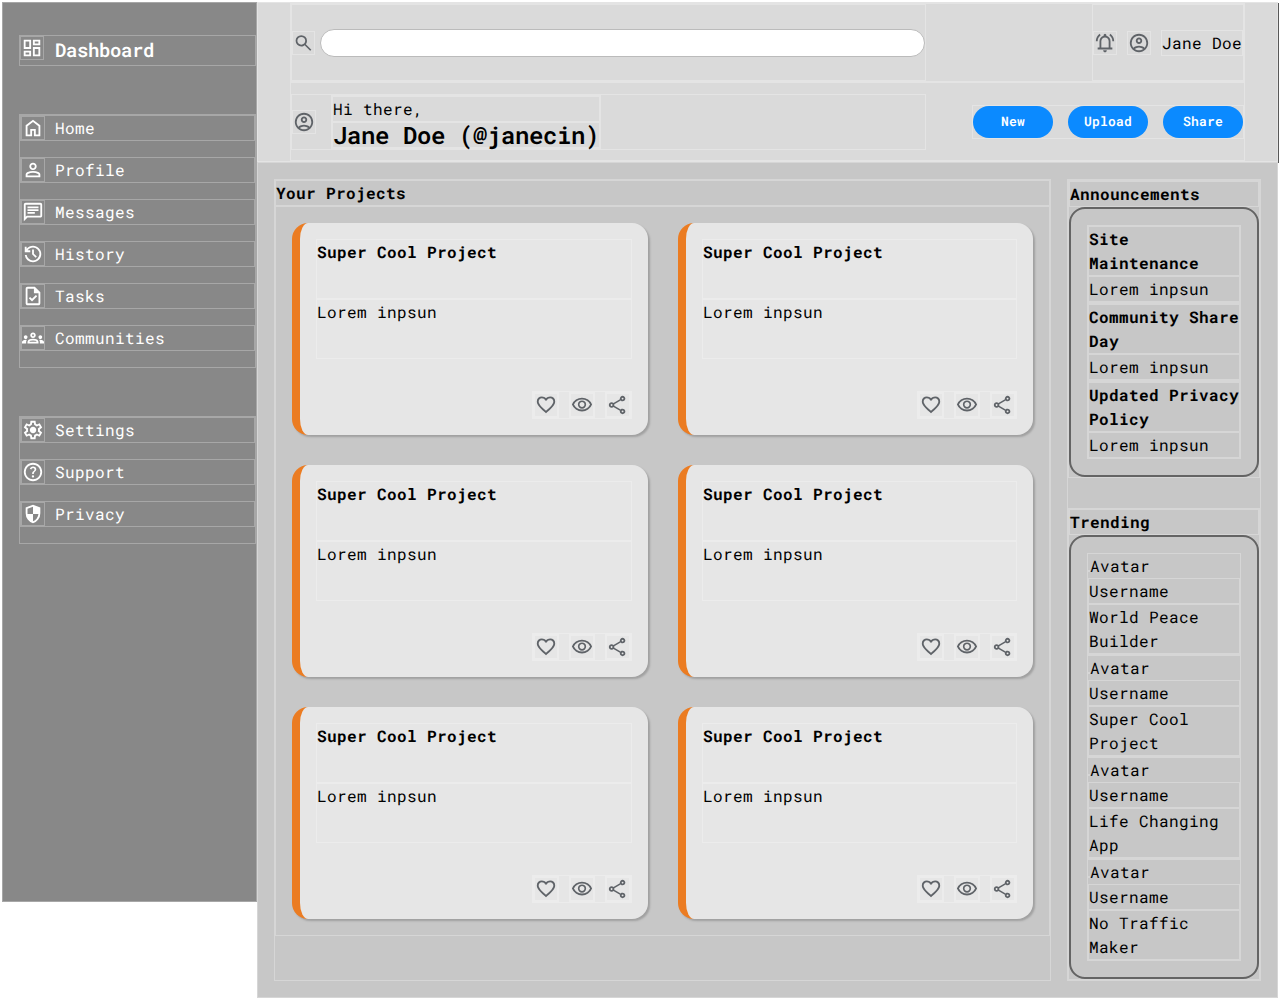
==== commit 5cf4c6a6: "add second approach" ====
--- a/index.html
+++ b/index.html
@@ -151,7 +151,7 @@
             </div>
         </div>
 
-        <div class="side-supacontainer">
+         <div class="side-supacontainer"> 
             <div class="announcements-container">
             <h1 class="ann-main-title">Announcements</h1>
             <div class="announcement-subcontainer">
@@ -197,7 +197,7 @@
                 </div>
             </div>
                 </div>
-        </div>
+         </div>
     </main>
   </body>
 </html>
--- a/style.css
+++ b/style.css
@@ -46,7 +46,8 @@
   display: grid;
   grid-template-columns: 2fr 1fr;
   grid-template-rows: 1fr 1fr;
-  padding: 0 1rem;
+  padding: 0 2rem;
+  box-shadow: 1px 1px rgb(88, 88, 88);
 }
 
 .top-header {
@@ -69,24 +70,38 @@
 
 input {
   width: 100%;
-  border-radius: 8px;
+  height: 1.75rem;
+  border-radius: 16px;
+  border: 1px solid rgb(187, 187, 187);
+  outline: none;
+  padding: 0 1rem;
+}
+
+input:focus {
+    border: 1px solid rgb(216, 91, 19);
 }
 
 .me-info {
   justify-self: end;
   display: flex;
   align-items: center;
-  gap: 10px
+  gap: 10px;
 }
 
 .greetings-header {
-    display: flex;
-    align-items: center;
-    gap: 5px;
+  display: flex;
+  align-items: center;
+  gap: 15px;
 }
 
 .greetings-header > svg {
-    height: 24px;
+  height: 24px;
+}
+
+.me-greetings2 {
+    font-size: 1.5rem;
+    font-weight: 600;
+    line-height: 1.5rem;
 }
 
 .buttons {
@@ -97,20 +112,20 @@
 }
 
 button {
-    border: 0;
-    background-color: rgb(11, 138, 255);
-    height: 2rem;
-    width: 5rem;
-    color: white;
-    border-radius: 16px;
-    font-weight: 600;
+  border: 0;
+  background-color: rgb(11, 138, 255);
+  height: 2rem;
+  width: 5rem;
+  color: white;
+  border-radius: 16px;
+  font-weight: 600;
 }
 
 main {
   display: grid;
   grid-template-columns: 4fr 1fr;
   /* grid-template-rows: 1fr 1fr; */
-  background-color: rgb(110, 145, 177);
+  background-color: rgb(199, 199, 199);
   padding: 1rem;
   gap: 1rem;
 }
@@ -124,19 +139,25 @@
   grid-template-columns: 1fr 1fr;
   grid-template-rows: 1fr 1fr 1fr;
   gap: 30px;
+  padding: 1rem;
 }
 
 .project-card,
 .announcement-subcontainer,
 .trending-subcontainer {
   border: 2px solid rgb(100, 100, 100);
+  border-radius: 16px;
+  padding: 1rem;
 }
 
 .project-card {
-    display: grid;
-
-    grid-auto-rows: minmax(60px, 75%);
-    padding: 1rem;
+  display: grid;
+  background-color: rgb(230, 230, 230);
+  border: 0;
+  border-left: 0.5rem solid rgb(235, 124, 34);
+  box-shadow: 2px 2px 2px rgb(161, 161, 161);
+  grid-auto-rows: minmax(60px, 75%);
+  padding: 1rem;
 }
 
 .user-actions,
@@ -145,10 +166,23 @@
   display: flex;
 }
 
+.dashboard-logo {
+  font-size: 1.2rem;
+  font-weight: 600;
+  align-self: center;
+}
+
 .user-actions {
-    justify-self: end;
-    align-self: end;
-    gap: 10px
+  justify-self: end;
+  align-self: end;
+  gap: 10px;
+}
+
+nav svg,
+nav li,
+.dashboard-logo {
+  color: white;
+  fill: white;
 }
 
 /* .announcements-container {
